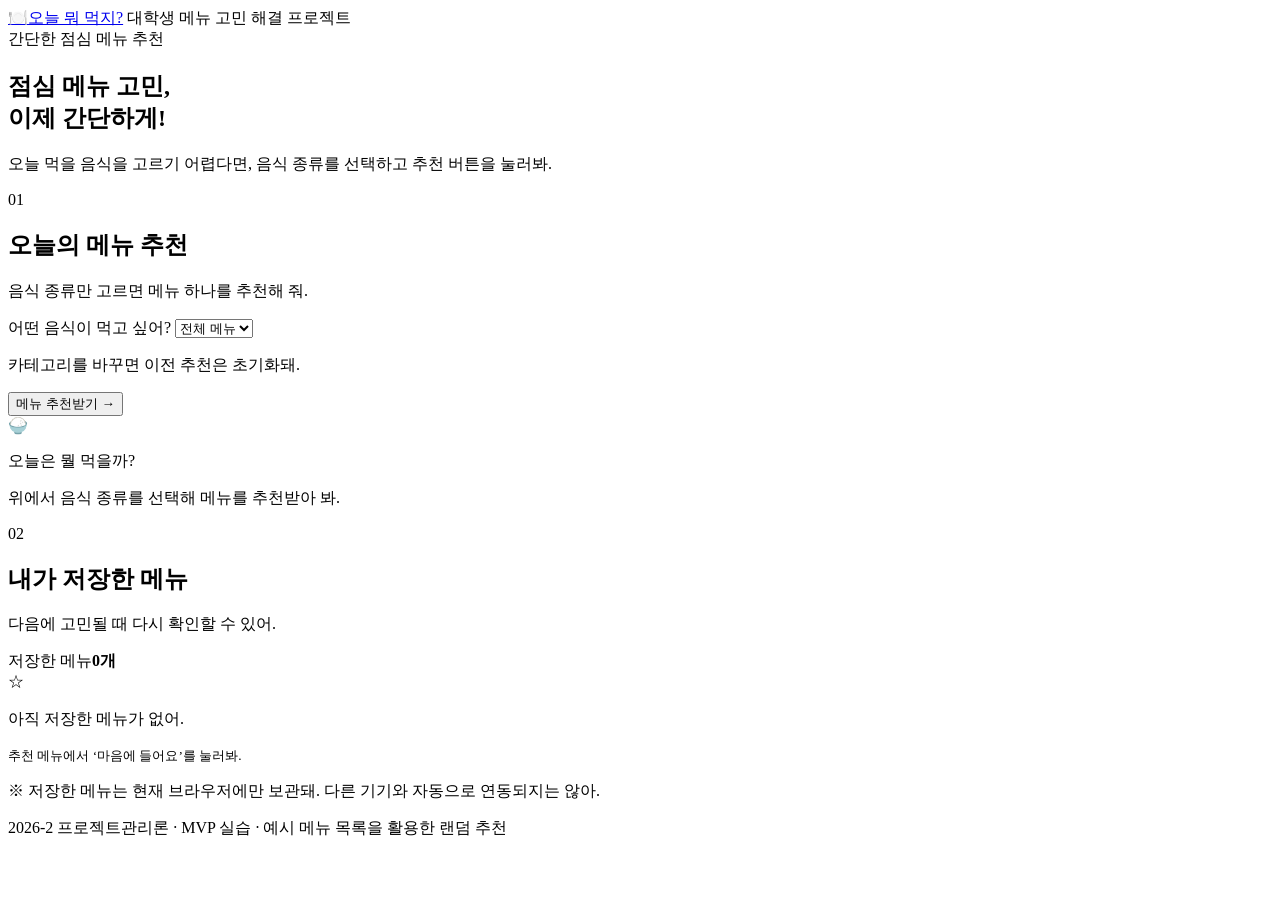
==== index.html @ b385cc7e "Add index.html for today's menu MVP" ====
<!doctype html>
<html lang="ko">
<head>
  <meta charset="utf-8">
  <meta name="viewport" content="width=device-width, initial-scale=1">
  <meta name="description" content="대학생을 위한 간단한 점심 메뉴 추천 웹앱. 음식 종류를 골라 메뉴를 추천받고 마음에 드는 메뉴를 저장하세요.">
  <title>오늘 뭐 먹지? | 메뉴 추천</title>
  <link rel="stylesheet" href="./styles.css">
  <script src="./script.js" defer></script>
</head>
<body>
  <div class="site-wrap">
    <header class="topbar">
      <a class="brand" href="./index.html" aria-label="오늘 뭐 먹지? 처음 화면"><span class="brand-icon" aria-hidden="true">🍽️</span><span>오늘 뭐 먹지?</span></a>
      <span class="top-caption">대학생 메뉴 고민 해결 프로젝트</span>
    </header>

    <main>
      <section class="intro" aria-labelledby="mainTitle">
        <div class="eyebrow">간단한 점심 메뉴 추천</div>
        <h1 id="mainTitle">점심 메뉴 고민,<br><span>이제 간단하게!</span></h1>
        <p>오늘 먹을 음식을 고르기 어렵다면, 음식 종류를 선택하고 추천 버튼을 눌러봐.</p>
      </section>

      <div class="content-grid">
        <section class="panel recommend-panel" aria-labelledby="recommendTitle">
          <div class="panel-heading">
            <span class="step-number">01</span>
            <div><h2 id="recommendTitle">오늘의 메뉴 추천</h2><p>음식 종류만 고르면 메뉴 하나를 추천해 줘.</p></div>
          </div>

          <label for="categorySelect" class="field-label">어떤 음식이 먹고 싶어?</label>
          <select id="categorySelect" class="select" aria-describedby="categoryHint">
            <option value="전체">전체 메뉴</option>
            <option value="한식">한식</option>
            <option value="중식">중식</option>
            <option value="일식">일식</option>
            <option value="양식">양식</option>
            <option value="분식">분식</option>
          </select>
          <p id="categoryHint" class="field-hint">카테고리를 바꾸면 이전 추천은 초기화돼.</p>

          <button id="recommendBtn" class="btn btn-primary" type="button">메뉴 추천받기 <span aria-hidden="true">→</span></button>

          <div id="resultArea" class="result-area" aria-live="polite" aria-atomic="true">
            <div id="emptyResult" class="result-empty">
              <div class="empty-emoji" aria-hidden="true">🍚</div>
              <p class="empty-title">오늘은 뭘 먹을까?</p>
              <p class="empty-description">위에서 음식 종류를 선택해 메뉴를 추천받아 봐.</p>
            </div>
            <div id="resultContent" class="result-content" hidden>
              <p class="result-eyebrow">오늘의 추천 메뉴</p>
              <div class="result-symbol" id="menuEmoji" aria-hidden="true">🍽️</div>
              <p id="menuCategory" class="category-tag"></p>
              <h3 id="menuName" class="menu-name"></h3>
              <p class="result-help">마음에 들면 저장하고, 아니라면 다시 추천받아 봐.</p>
              <div class="result-actions">
                <button id="retryBtn" type="button" class="btn btn-outline">다시 추천</button>
                <button id="favoriteBtn" type="button" class="btn btn-secondary">☆ 마음에 들어요</button>
              </div>
            </div>
          </div>
          <p id="statusText" class="status-text" role="status" aria-live="polite"></p>
        </section>

        <section class="panel favorites-panel" aria-labelledby="favoritesTitle">
          <div class="panel-heading">
            <span class="step-number">02</span>
            <div><h2 id="favoritesTitle">내가 저장한 메뉴</h2><p>다음에 고민될 때 다시 확인할 수 있어.</p></div>
          </div>
          <div class="saved-summary"><span>저장한 메뉴</span><strong id="favoritesCount">0개</strong></div>
          <div id="favoritesEmpty" class="favorite-empty">
            <span aria-hidden="true">☆</span>
            <p>아직 저장한 메뉴가 없어.</p>
            <small>추천 메뉴에서 ‘마음에 들어요’를 눌러봐.</small>
          </div>
          <ul id="favoritesList" class="favorites-list" aria-label="저장한 메뉴 목록" hidden></ul>
          <p class="save-note">※ 저장한 메뉴는 현재 브라우저에만 보관돼. 다른 기기와 자동으로 연동되지는 않아.</p>
          <p id="storageNotice" class="storage-warning" role="status" hidden>브라우저 저장 기능을 사용할 수 없어. 새로고침하면 저장한 메뉴가 사라질 수 있어.</p>
        </section>
      </div>
    </main>

    <footer class="footer">2026-2 프로젝트관리론 · MVP 실습 · 예시 메뉴 목록을 활용한 랜덤 추천</footer>
  </div>
</body>
</html>
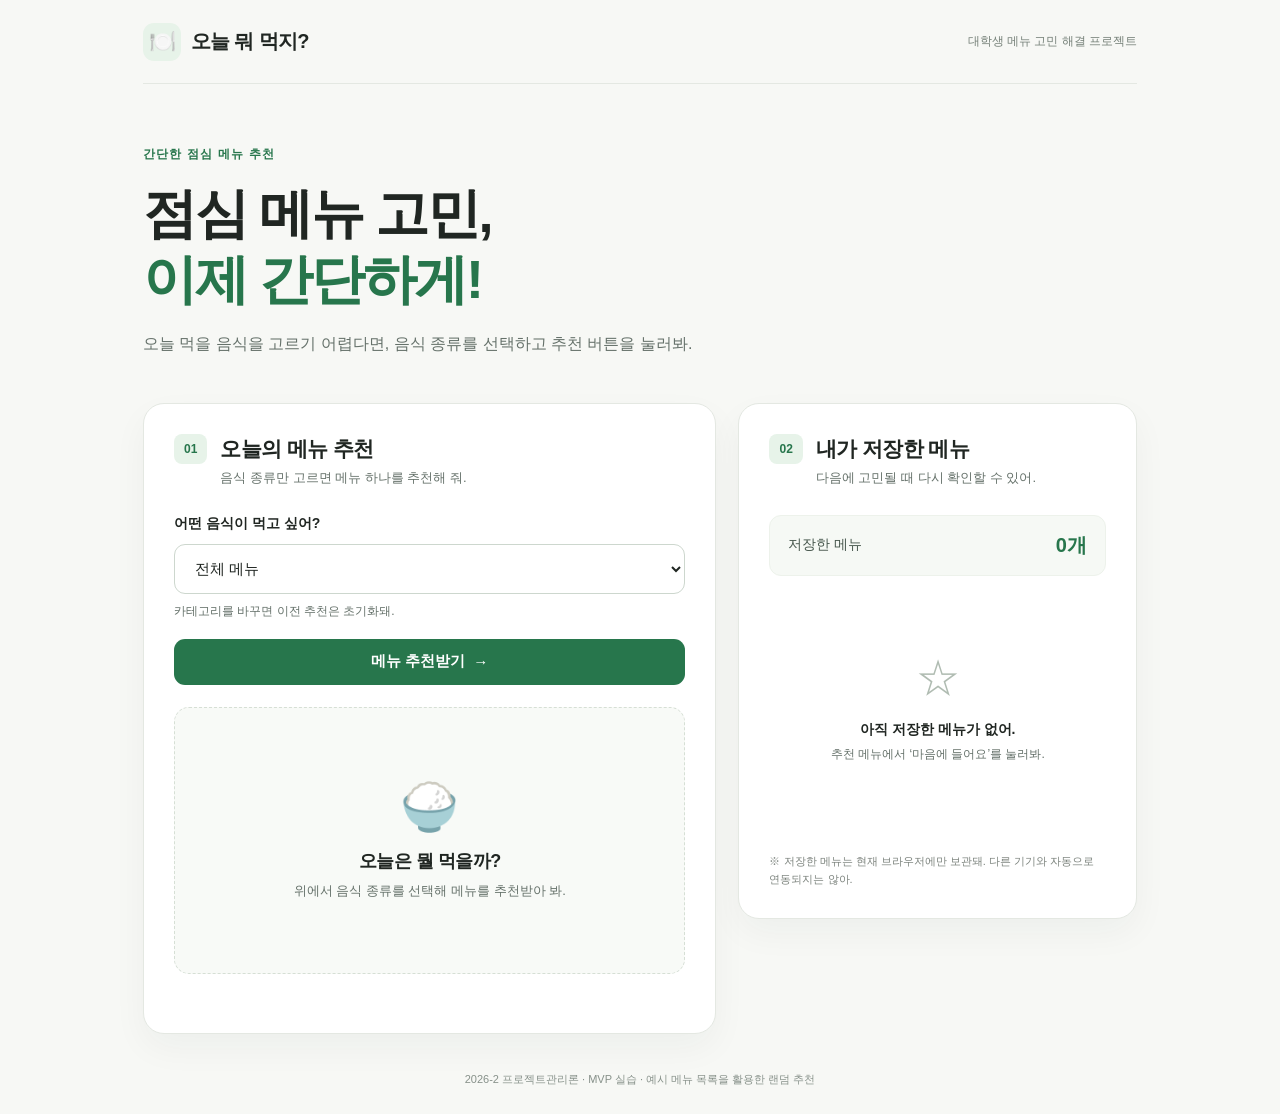
==== commit bf9ce340: "Make menu MVP self-contained and runnable on GitHub Pages" ====
--- a/index.html
+++ b/index.html
@@ -5,8 +5,15 @@
   <meta name="viewport" content="width=device-width, initial-scale=1">
   <meta name="description" content="대학생을 위한 간단한 점심 메뉴 추천 웹앱. 음식 종류를 골라 메뉴를 추천받고 마음에 드는 메뉴를 저장하세요.">
   <title>오늘 뭐 먹지? | 메뉴 추천</title>
-  <link rel="stylesheet" href="./styles.css">
-  <script src="./script.js" defer></script>
+  <style>
+:root{--bg:#f7f8f5;--paper:#fff;--ink:#202622;--muted:#65716a;--line:#e4e8e2;--green:#27764c;--green-deep:#1c5c3a;--green-soft:#e7f3e9;--shadow:0 14px 35px rgba(31,57,42,.045)}
+*{box-sizing:border-box}html{font-family:Pretendard,-apple-system,BlinkMacSystemFont,"Apple SD Gothic Neo","Malgun Gothic",sans-serif;color:var(--ink);background:var(--bg)}body{margin:0}button,select{font:inherit}button{cursor:pointer}button:focus-visible,select:focus-visible,a:focus-visible{outline:3px solid #69ba85;outline-offset:3px} .site-wrap{max-width:1050px;margin:auto;padding:0 28px}.topbar{height:84px;display:flex;align-items:center;justify-content:space-between;border-bottom:1px solid var(--line)}.brand{text-decoration:none;color:var(--ink);font-weight:850;letter-spacing:-.7px;font-size:20px;display:flex;gap:10px;align-items:center}.brand-icon{display:inline-grid;place-items:center;width:38px;height:38px;background:var(--green-soft);border-radius:11px;font-size:22px}.top-caption{font-size:12px;color:#758078}.intro{padding:62px 0 45px}.eyebrow{font-size:12px;font-weight:800;color:var(--green);letter-spacing:1.2px;margin-bottom:17px}.intro h1{margin:0;font-size:clamp(34px,5vw,54px);line-height:1.23;letter-spacing:-2.3px;font-weight:860}.intro h1 span{color:var(--green)}.intro p{color:var(--muted);font-size:16px;margin:17px 0 0;line-height:1.75}.content-grid{display:grid;grid-template-columns:minmax(0,1.18fr) minmax(0,.82fr);gap:22px;align-items:start}.panel{background:var(--paper);border:1px solid var(--line);border-radius:21px;padding:30px;box-shadow:var(--shadow);min-width:0}.panel-heading{display:flex;align-items:flex-start;gap:13px;margin-bottom:27px}.step-number{font-size:12px;font-weight:900;border-radius:8px;background:var(--green-soft);color:var(--green);padding:8px 10px;flex-shrink:0}.panel-heading h2{font-size:21px;line-height:1.35;letter-spacing:-.6px;margin:1px 0 5px}.panel-heading p{margin:0;color:var(--muted);font-size:13px;line-height:1.5}.field-label{display:block;font-size:14px;font-weight:750;margin-bottom:11px}.select{width:100%;height:50px;border:1px solid #cdd7ce;border-radius:11px;background:#fff;padding:0 16px;font-size:15px;color:var(--ink)}.field-hint{font-size:12px;color:var(--muted);margin:9px 0 19px}.btn{display:flex;align-items:center;justify-content:center;gap:8px;border-radius:11px;border:1px solid transparent;min-height:46px;padding:12px 15px;font-weight:750;transition:background .18s,transform .18s}.btn:hover{transform:translateY(-1px)}.btn-primary{background:var(--green);color:#fff;width:100%;font-size:15px}.btn-primary:hover{background:var(--green-deep)}.btn-outline{border-color:#cbd5cc;background:#fff;color:var(--ink)}.btn-outline:hover{background:#f6f9f6}.btn-secondary{background:var(--green-soft);color:var(--green-deep)}.btn-secondary:hover{background:#d6eadc}.btn:disabled{cursor:not-allowed;opacity:.65;transform:none}.result-area{margin-top:22px;min-height:267px;background:#f8faf7;border:1px dashed #d6dfd5;border-radius:15px;text-align:center;display:grid;place-items:center;padding:24px}.result-empty,.result-content{width:100%}.result-empty .empty-emoji{font-size:47px;margin-bottom:14px}.empty-title{font-weight:800;font-size:18px;letter-spacing:-.5px;margin:0 0 8px}.empty-description{color:var(--muted);font-size:13px;line-height:1.6;margin:0}.result-eyebrow{font-size:12px;font-weight:800;color:var(--green);margin:0 0 8px}.result-symbol{font-size:48px;line-height:1.4}.category-tag{color:var(--green-deep);background:var(--green-soft);border-radius:99px;display:inline-block;font-size:12px;font-weight:800;padding:5px 12px;margin:8px 0}.menu-name{font-size:32px;margin:6px 0 3px;letter-spacing:-1px}.result-help{color:var(--muted);font-size:12px;line-height:1.6;margin:9px 0 20px}.result-actions{display:flex;justify-content:center;flex-wrap:wrap;gap:10px}.status-text{font-size:12px;color:var(--green-deep);min-height:18px;margin:11px 0 0}.saved-summary{display:flex;justify-content:space-between;align-items:center;background:#f6f9f5;border:1px solid #edf2eb;border-radius:12px;padding:16px 18px;color:#47574d;font-size:14px}.saved-summary strong{color:var(--green);font-size:20px}.favorite-empty{min-height:260px;display:flex;flex-direction:column;justify-content:center;align-items:center;text-align:center}.favorite-empty>span{font-size:44px;color:#b0bcb2}.favorite-empty p{font-size:14px;font-weight:750;margin:13px 0 6px}.favorite-empty small{font-size:12px;color:var(--muted);line-height:1.5}.favorites-list{padding:0;margin:16px 0 0;list-style:none;max-height:430px;overflow-y:auto}.favorite-item{display:flex;align-items:center;gap:10px;padding:13px 2px;border-bottom:1px solid #eef1ed}.favorite-item:last-child{border-bottom:0}.favorite-symbol{font-size:25px;width:34px}.favorite-detail{flex:1;min-width:0}.favorite-name{font-size:14px;font-weight:750;overflow-wrap:anywhere}.favorite-category{font-size:11px;color:var(--muted);margin-top:3px}.remove-btn{border:1px solid #e0e6df;border-radius:8px;background:white;color:#69736b;font-size:12px;padding:8px 11px}.remove-btn:hover{color:#b13b3b;border-color:#ecc6c6}.save-note{font-size:11px;line-height:1.65;color:#7b827c;margin:16px 0 0}.storage-warning{color:#9d4527;background:#fff3e8;border:1px solid #f2d8c3;padding:9px;border-radius:8px;font-size:12px;line-height:1.55}.footer{text-align:center;color:#87918a;font-size:11px;margin:36px 0 26px;line-height:1.65}
+[hidden]{display:none!important}
+@media(max-width:740px){.site-wrap{padding:0 16px}.topbar{height:69px}.brand{font-size:18px}.top-caption{display:none}.intro{padding:40px 2px 28px}.intro h1{letter-spacing:-1.5px}.intro p{font-size:14px}.content-grid{grid-template-columns:1fr;gap:16px}.panel{padding:23px 19px;border-radius:17px}.panel-heading{margin-bottom:23px}.panel-heading h2{font-size:19px}.result-area{min-height:240px}.favorite-empty{min-height:170px}.footer{margin:26px 0 22px}.result-actions{gap:8px}.result-actions .btn{flex:1;padding:11px 7px;font-size:13px}}
+@media(prefers-reduced-motion:reduce){.btn{transition:none}.btn:hover{transform:none}}
+
+</style>
+  
 </head>
 <body>
   <div class="site-wrap">
@@ -83,5 +90,130 @@
 
     <footer class="footer">2026-2 프로젝트관리론 · MVP 실습 · 예시 메뉴 목록을 활용한 랜덤 추천</footer>
   </div>
+<script>
+// 프로젝트관리론 바이브 코딩 MVP: 고정된 메뉴 목록을 이용한 간단한 추천 웹앱
+// 외부 API, 회원가입, 서버는 사용하지 않습니다.
+'use strict';
+
+const MENU_DATA = Object.freeze({
+  '한식': ['비빔밥', '김치찌개', '된장찌개', '제육볶음', '불고기', '순두부찌개'],
+  '중식': ['짜장면', '짬뽕', '탕수육', '볶음밥', '마파두부', '고추잡채'],
+  '일식': ['돈카츠', '우동', '라멘', '규동', '초밥', '일본식 카레'],
+  '양식': ['파스타', '리조또', '피자', '햄버거', '샌드위치', '스테이크'],
+  '분식': ['떡볶이', '김밥', '순대', '라볶이', '쫄면', '라면']
+});
+const EMOJI = Object.freeze({'한식':'🍚','중식':'🥡','일식':'🍜','양식':'🍝','분식':'🍢'});
+const STORAGE_KEY = 'today-menu-favorites-v1';
+
+const $ = (id) => document.getElementById(id);
+const categorySelect = $('categorySelect');
+const recommendBtn = $('recommendBtn');
+const retryBtn = $('retryBtn');
+const favoriteBtn = $('favoriteBtn');
+let currentMenu = null;
+let favorites = [];
+let storageAvailable = true;
+
+function getMenuPool(category) {
+  const result = [];
+  for (const [group, names] of Object.entries(MENU_DATA)) {
+    if (category !== '전체' && group !== category) continue;
+    for (const name of names) result.push({category: group, name});
+  }
+  return result;
+}
+function menuKey(menu) {return `${menu.category}::${menu.name}`;}
+function isFavorite(menu) {return favorites.some(item => menuKey(item) === menuKey(menu));}
+function pickRandom(pool, lastMenu) {
+  // 같은 종류의 메뉴가 2개 이상이라면 직전 메뉴가 연속으로 나오지 않도록 함.
+  const eligible = (lastMenu && pool.length > 1)
+    ? pool.filter(item => menuKey(item) !== menuKey(lastMenu))
+    : pool;
+  return eligible[Math.floor(Math.random() * eligible.length)] ?? null;
+}
+function setStatus(message) {$('statusText').textContent = message;}
+function renderCurrent() {
+  $('emptyResult').hidden = Boolean(currentMenu);
+  $('resultContent').hidden = !currentMenu;
+  if (!currentMenu) return;
+  $('menuEmoji').textContent = EMOJI[currentMenu.category];
+  $('menuCategory').textContent = currentMenu.category;
+  $('menuName').textContent = currentMenu.name;
+  const alreadySaved = isFavorite(currentMenu);
+  favoriteBtn.disabled = alreadySaved;
+  favoriteBtn.textContent = alreadySaved ? '✓ 저장한 메뉴' : '☆ 마음에 들어요';
+}
+function loadFavorites() {
+  try {
+    const raw = window.localStorage.getItem(STORAGE_KEY);
+    if (!raw) return [];
+    const parsed = JSON.parse(raw);
+    if (!Array.isArray(parsed)) return [];
+    // 저장 형식이 변조되거나 오래된 경우에도 메뉴 목록에 존재하는 값만 가져옵니다.
+    const allowed = new Set(getMenuPool('전체').map(menuKey));
+    const seen = new Set();
+    return parsed.filter(item => {
+      if (!item || typeof item.category !== 'string' || typeof item.name !== 'string') return false;
+      const key = menuKey(item);
+      if (!allowed.has(key) || seen.has(key)) return false;
+      seen.add(key);
+      return true;
+    });
+  } catch (error) {
+    storageAvailable = false;
+    return [];
+  }
+}
+function saveFavorites() {
+  if (!storageAvailable) return;
+  try {window.localStorage.setItem(STORAGE_KEY, JSON.stringify(favorites));}
+  catch (error) {storageAvailable = false;}
+  $('storageNotice').hidden = storageAvailable;
+}
+function renderFavorites() {
+  $('favoritesCount').textContent = `${favorites.length}개`;
+  $('favoritesEmpty').hidden = favorites.length > 0;
+  const list = $('favoritesList');
+  list.hidden = favorites.length === 0;
+  list.replaceChildren();
+  for (const item of favorites) {
+    const li = document.createElement('li'); li.className = 'favorite-item';
+    const symbol = document.createElement('span'); symbol.className = 'favorite-symbol';
+    symbol.setAttribute('aria-hidden', 'true'); symbol.textContent = EMOJI[item.category];
+    const detail = document.createElement('div'); detail.className = 'favorite-detail';
+    const name = document.createElement('div'); name.className = 'favorite-name'; name.textContent = item.name;
+    const category = document.createElement('div'); category.className = 'favorite-category'; category.textContent = item.category;
+    detail.append(name, category);
+    const remove = document.createElement('button'); remove.type = 'button'; remove.className = 'remove-btn';
+    remove.textContent = '삭제'; remove.setAttribute('aria-label', `${item.name} 저장 목록에서 삭제`);
+    remove.addEventListener('click', () => {
+      favorites = favorites.filter(saved => menuKey(saved) !== menuKey(item));
+      saveFavorites(); renderFavorites(); renderCurrent(); setStatus(`${item.name} 메뉴를 저장 목록에서 삭제했어.`);
+    });
+    li.append(symbol, detail, remove); list.appendChild(li);
+  }
+}
+function recommend() {
+  const selected = categorySelect.value;
+  const pool = getMenuPool(selected);
+  if (pool.length === 0) {currentMenu = null;renderCurrent();setStatus('추천 가능한 메뉴가 없어. 다른 종류를 선택해 줘.');return;}
+  currentMenu = pickRandom(pool, currentMenu);
+  renderCurrent();setStatus('');
+}
+categorySelect.addEventListener('change', () => {
+  currentMenu = null;renderCurrent();setStatus('');
+});
+recommendBtn.addEventListener('click', recommend);
+retryBtn.addEventListener('click', recommend);
+favoriteBtn.addEventListener('click', () => {
+  if (!currentMenu || isFavorite(currentMenu)) return;
+  favorites.push({...currentMenu});
+  saveFavorites();renderFavorites();renderCurrent();setStatus(`${currentMenu.name} 메뉴를 저장했어.`);
+});
+favorites = loadFavorites();
+$('storageNotice').hidden = storageAvailable;
+renderFavorites();renderCurrent();
+
+</script>
 </body>
 </html>
